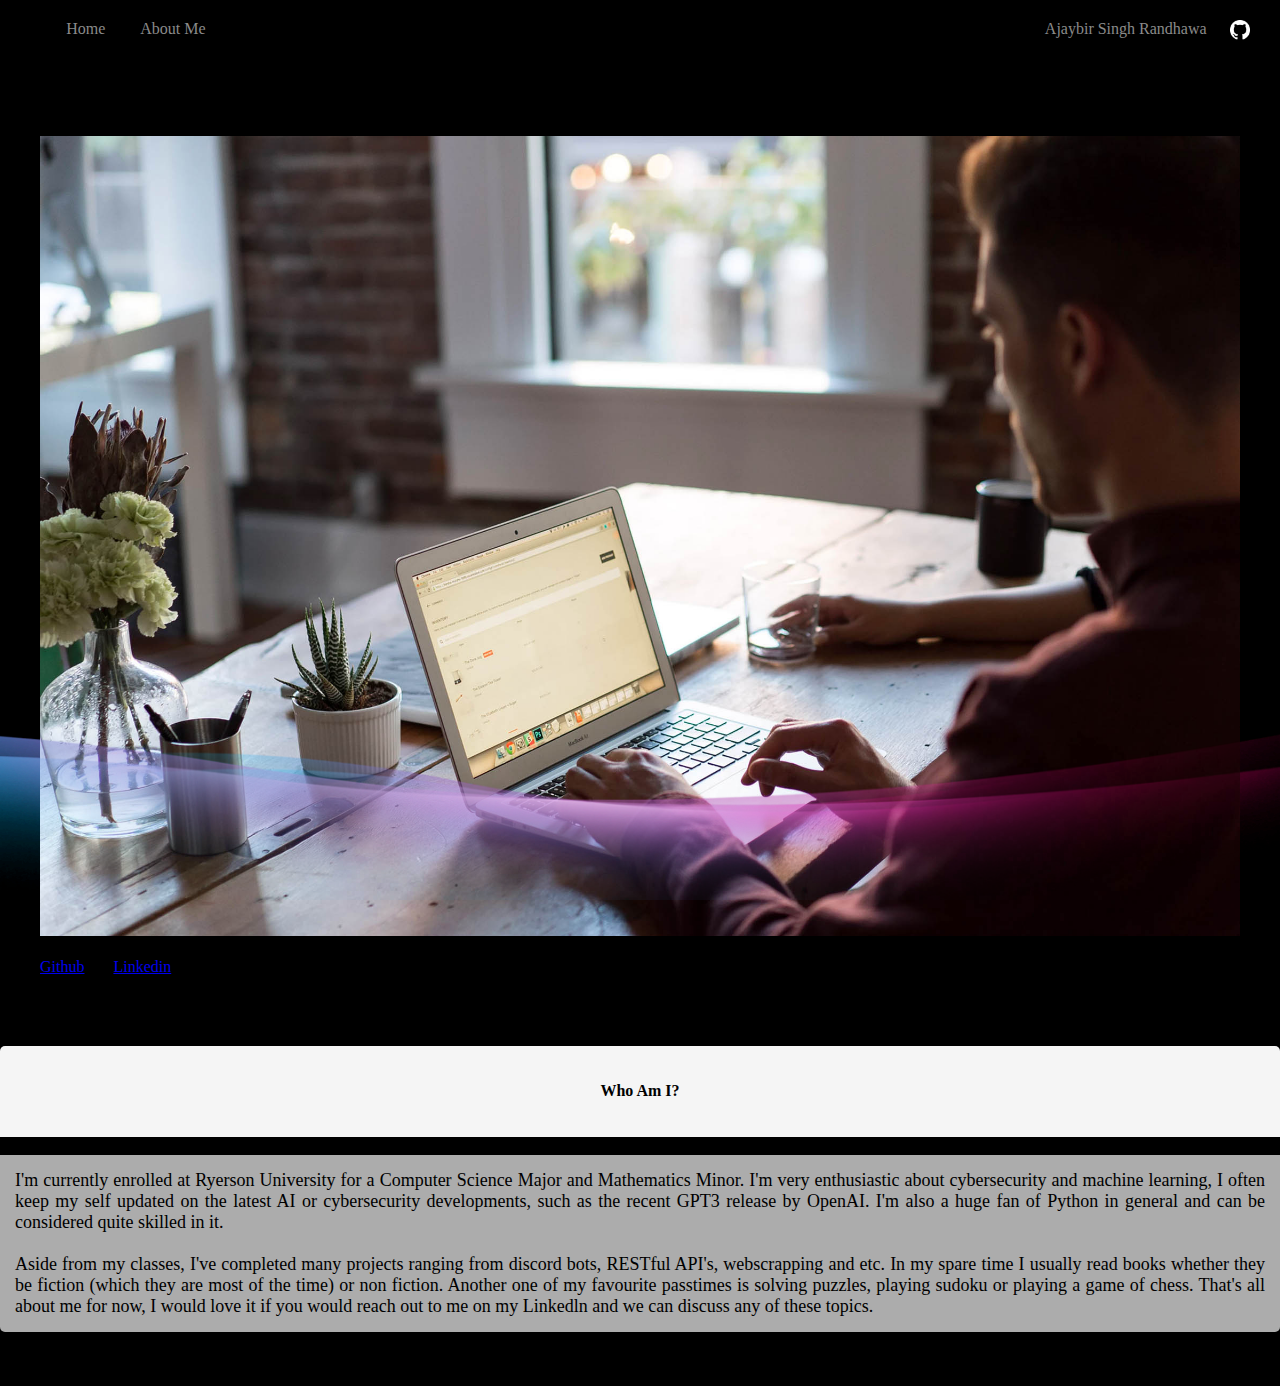
==== about.html @ aca88aa6 "Update about.html" ====
<!DOCTYPE html>
<html>
<head>
    <meta charset = "utf-8" />
    <title>About Me</title>
    <link rel="stylesheet" href="styles.css">
    <link rel="stylesheet" href="https://cdnjs.cloudflare.com/ajax/libs/font-awesome/4.7.0/css/font-awesome.min.css">
    <!-- CSS -->
    <link rel="stylesheet" href="https://cdn.jsdelivr.net/npm/bootstrap@4.5.3/dist/css/bootstrap.min.css" integrity="sha384-TX8t27EcRE3e/ihU7zmQxVncDAy5uIKz4rEkgIXeMed4M0jlfIDPvg6uqKI2xXr2" crossorigin="anonymous">
    <!-- jQuery and JS bundle w/ Popper.js -->
    <script src="https://code.jquery.com/jquery-3.5.1.slim.min.js" integrity="sha384-DfXdz2htPH0lsSSs5nCTpuj/zy4C+OGpamoFVy38MVBnE+IbbVYUew+OrCXaRkfj" crossorigin="anonymous"></script>
    <script src="https://code.jquery.com/jquery-3.3.1.min.js" ></script>
    <script src="https://cdn.jsdelivr.net/npm/bootstrap@4.5.3/dist/js/bootstrap.bundle.min.js" integrity="sha384-ho+j7jyWK8fNQe+A12Hb8AhRq26LrZ/JpcUGGOn+Y7RsweNrtN/tE3MoK7ZeZDyx" crossorigin="anonymous"></script>
</head>
<body class="body">
    <div class="container">
        <div class="navbar-wrapper">
            <div class="left-column">
                <div class="nav-link-wrapper">
                    <a href="index.html">Home</a>
                </div>
                <div class="nav-link-wrapper">
                    <a href="about.html">About Me</a>
                </div>
            </div>
            <div class="right-column">
                <div class="name">
                    <div>Ajaybir Singh Randhawa</div><pre>   </pre>
                    <a href="https://github.com/AjaybirRandhawa"><img src="images/logos/GitHub-Mark-Light-32px.png" height ="20x" width="20px"></a>
                </div>
            </div>
        </div>
    </div>
    <div class="container">
        <div class="row">
            <div class="col-sm-4"><br><br><br>
                <figure class="figure">
                    <img src="images/portfolio4.jpg" class="figure-img img-fluid rounded" alt="My Profile Image"style="width:100%">
                    <figcaption class="figure-caption"><br>
                        <a href="https://github.com/AjaybirRandhawa" class="btn btn-outline-light btn-lg">Github</a>
                        <a href="https://www.linkedin.com/in/ajaybir-randhawa/" class="btn btn-outline-light btn-lg" id="Linkedin">Linkedin</a>
                    </figcaption>
                  </figure>
            </div>
            <div class="col-sm-8"><br><br><br>
                <div id="who-am-I">
                    <h4>Who Am I?</h4>
                </div>
                    <p id="who-am-I-text">I'm currently enrolled at Ryerson University for a Computer Science Major and Mathematics Minor. I'm very 
                    enthusiastic about cybersecurity and machine learning, I often keep my self updated on the latest AI or cybersecurity
                    developments, such as the recent GPT3 release by OpenAI. I'm also a huge fan of Python in general and can be considered
                    quite skilled in it.<br><br> Aside from my classes, I've completed many projects ranging from discord bots, RESTful API's, webscrapping
                    and etc. In my spare time I usually read books whether they be fiction (which they are most of the time) or non fiction. Another
                    one of my favourite passtimes is solving puzzles, playing sudoku or playing a game of chess. That's all about me for now, I would
                    love it if you would reach out to me on my Linkedln and we can discuss any of these topics.</p>
            </div><br><br>
        </div>
    </div>
    <div class="wave wave1"></div>
    <div class="wave wave2"></div>
    <div class="wave"></div>
</body>
</html>
---- styles.css ----
.body{
    margin: 0px;
    padding: 0px;
    width:100%;
    height:100%;
    background-color: black;
}
.Welcome{
    margin:10% auto 0;
    color:#8a8a8a;
    font-size: 45px;
    text-align: center;
}
.text{
    font-family: 'Courgette', cursive;
}
.wave{
    position: absolute;
    bottom: 0;
    left: 0;
    width: 100%;
    height: 20%;
    background:url(./images/Purple-wave.png);
    background-size: 200% 20vh;
}
.wave.wave1{
    animation: animate 30s linear infinite;
    z-index: -1000;
    opacity: 1;
    animation-delay: 0s;
    bottom:0;
}
@keyframes animate{
    0%{
        background-position-x: 0%;
    }
    100%{
        background-position-x: 100%;
    }
}
.wave.wave2{
    animation: animate2 15s linear infinite;
    z-index: -1001;
    opacity: 0.8;
    animation-delay: -5s;
    bottom:0;
}
@keyframes animate2{
    0%{
        background-position-x: 0%;
    }
    100%{
        background-position-x: -100%;
    }
}
/* Nav styles*/
.navbar-wrapper {
    margin-top: 10px;
    width:100%;
    display:flex;
    justify-content: space-between;
    padding-top:10px;
    padding-bottom:5px;
}
.left-column{
    display:flex;
    padding-left: 4%;
}
.name{
    color:#8a8a8a;
    display: flex;
    margin-right:30px;
}
.nav-link-wrapper {
    margin-right: 20px;
    font-size: 1em;
    height: 25px;
    border-bottom: 1px solid transparent; 
    transition: border-bottom 0.5s;
    margin-left:15px;
}
.nav-link-wrapper a{
    color: #8a8a8a;
    text-decoration: none;
    transition: color 0.5s;
}
.nav-link-wrapper :hover {
    border-bottom: 1px solid palevioletred;
    color: palevioletred;  
    text-decoration: none;     
}

#who-am-I{
    background-color:whitesmoke;
    opacity:1;
    text-align: center;
    border-top-left-radius: 5px;
    border-top-right-radius: 5px;
    padding:15px;
}
#who-am-I-text{
    background-color:whitesmoke;
    opacity:0.7;
    border-bottom-left-radius: 5px;
    border-bottom-right-radius: 5px;
    padding:15px;
    text-align: justify;
    font-size: large;
}
.rounded-img{
    border-radius: 5px;
}
#Linkedin{
    margin-left: 25px;
}
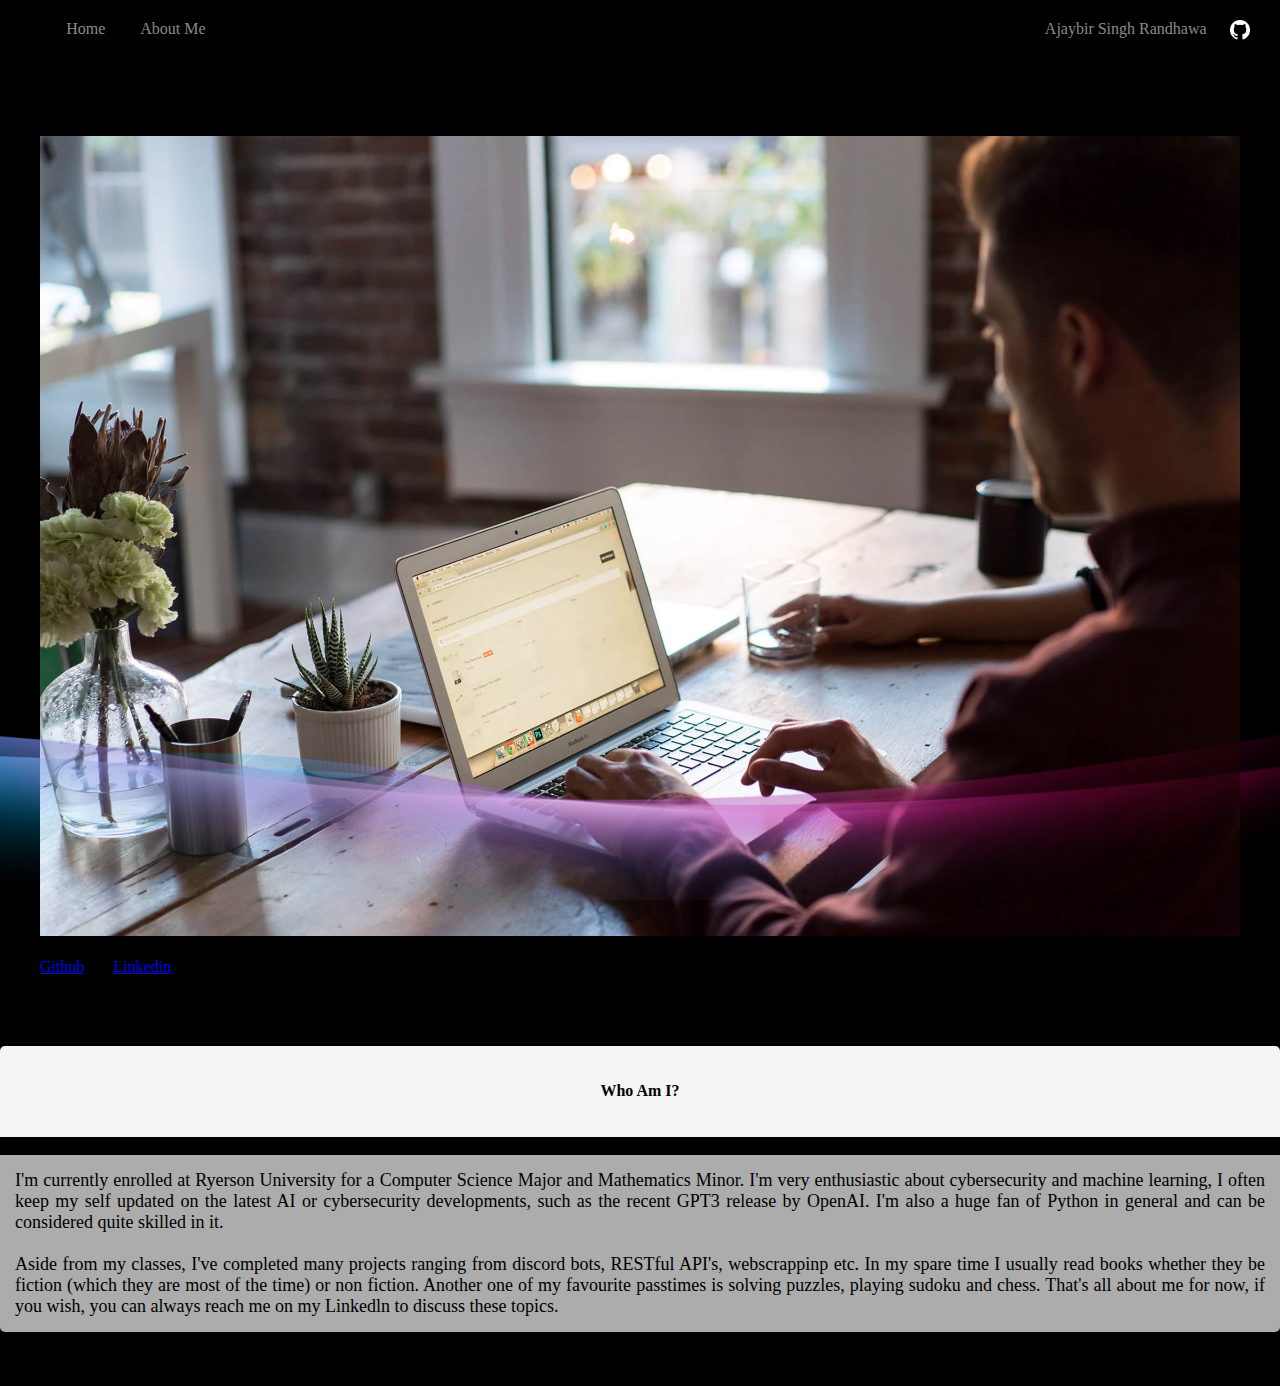
==== commit 94037d4a: "Update about.html" ====
--- a/about.html
+++ b/about.html
@@ -49,10 +49,10 @@
                     <p id="who-am-I-text">I'm currently enrolled at Ryerson University for a Computer Science Major and Mathematics Minor. I'm very 
                     enthusiastic about cybersecurity and machine learning, I often keep my self updated on the latest AI or cybersecurity
                     developments, such as the recent GPT3 release by OpenAI. I'm also a huge fan of Python in general and can be considered
-                    quite skilled in it.<br><br> Aside from my classes, I've completed many projects ranging from discord bots, RESTful API's, webscrapping
-                    and etc. In my spare time I usually read books whether they be fiction (which they are most of the time) or non fiction. Another
-                    one of my favourite passtimes is solving puzzles, playing sudoku or playing a game of chess. That's all about me for now, I would
-                    love it if you would reach out to me on my Linkedln and we can discuss any of these topics.</p>
+                    quite skilled in it.<br><br> Aside from my classes, I've completed many projects ranging from discord bots, RESTful API's, webscrappinp
+                     etc. In my spare time I usually read books whether they be fiction (which they are most of the time) or non fiction. Another
+                    one of my favourite passtimes is solving puzzles, playing sudoku and chess. That's all about me for now, if you wish, you can always reach
+                    me on my Linkedln to discuss these topics.</p>
             </div><br><br>
         </div>
     </div>
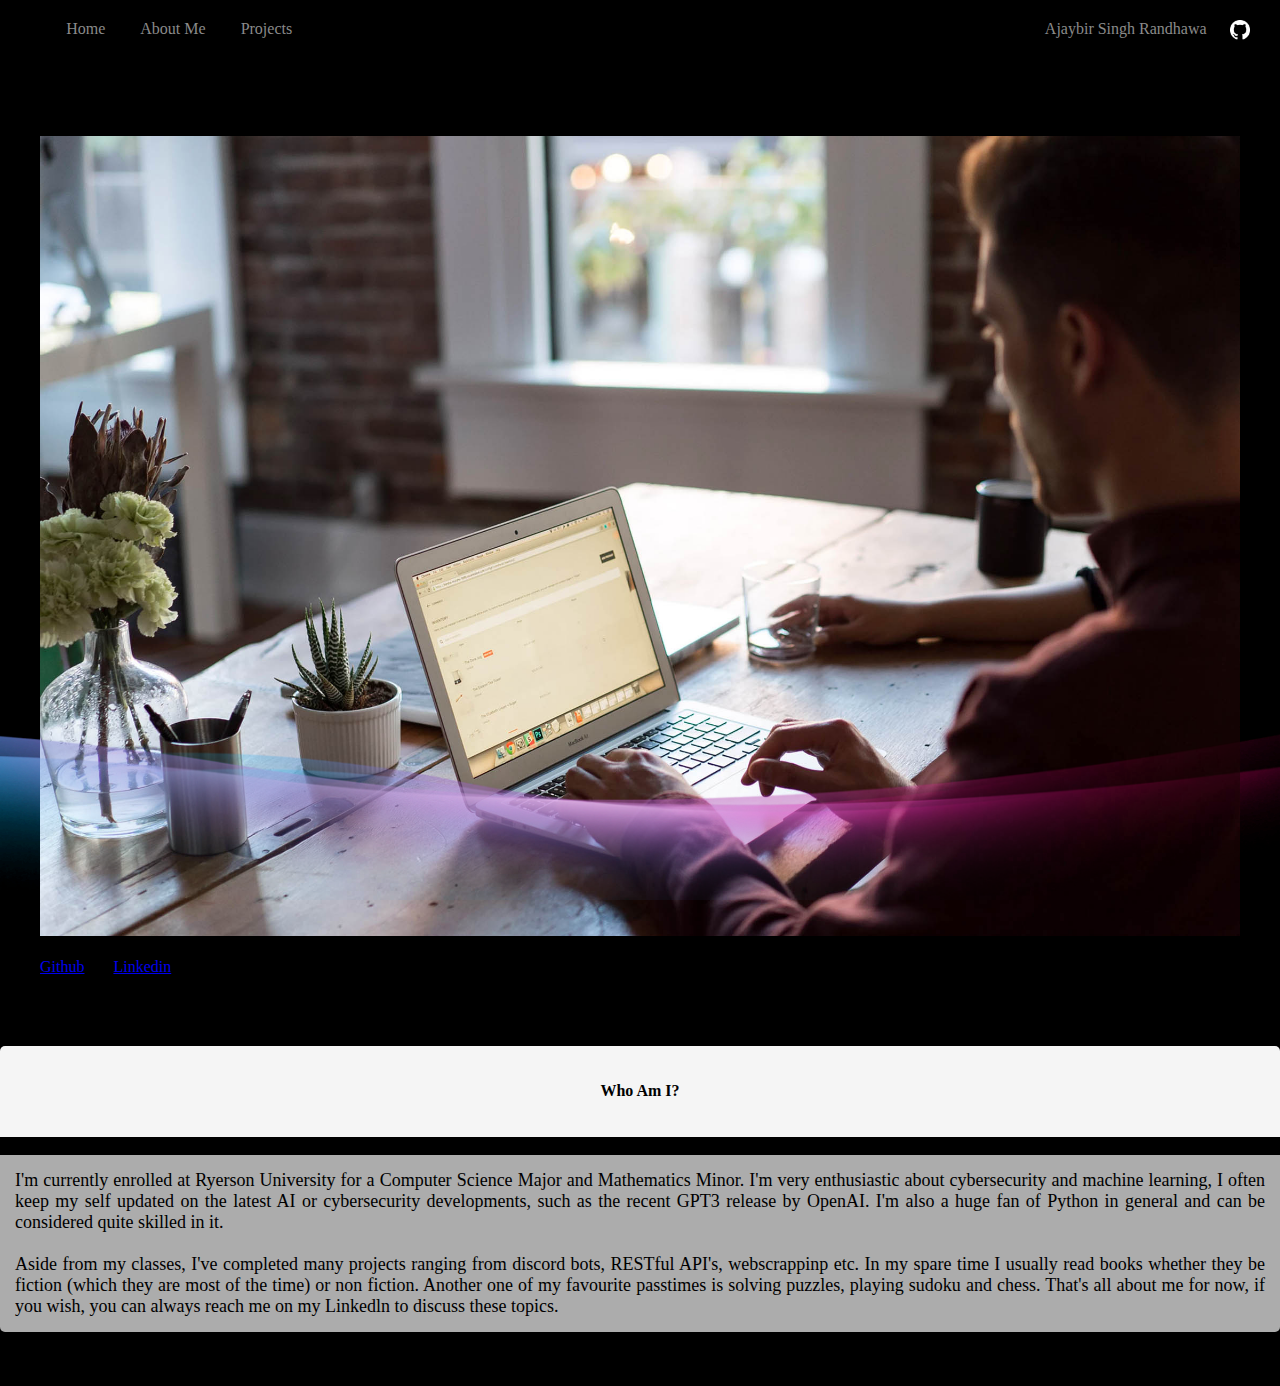
==== commit df5d0040: "Update about.html" ====
--- a/about.html
+++ b/about.html
@@ -21,6 +21,9 @@
                 </div>
                 <div class="nav-link-wrapper">
                     <a href="about.html">About Me</a>
+                </div>
+                <div class="nav-link-wrapper">
+                    <a href="projects.html">Projects</a>
                 </div>
             </div>
             <div class="right-column">
--- a/styles.css
+++ b/styles.css
@@ -13,6 +13,10 @@
 }
 .text{
     font-family: 'Courgette', cursive;
+}
+.card-body{
+    background-color: black;
+    color: white;
 }
 .wave{
     position: absolute;
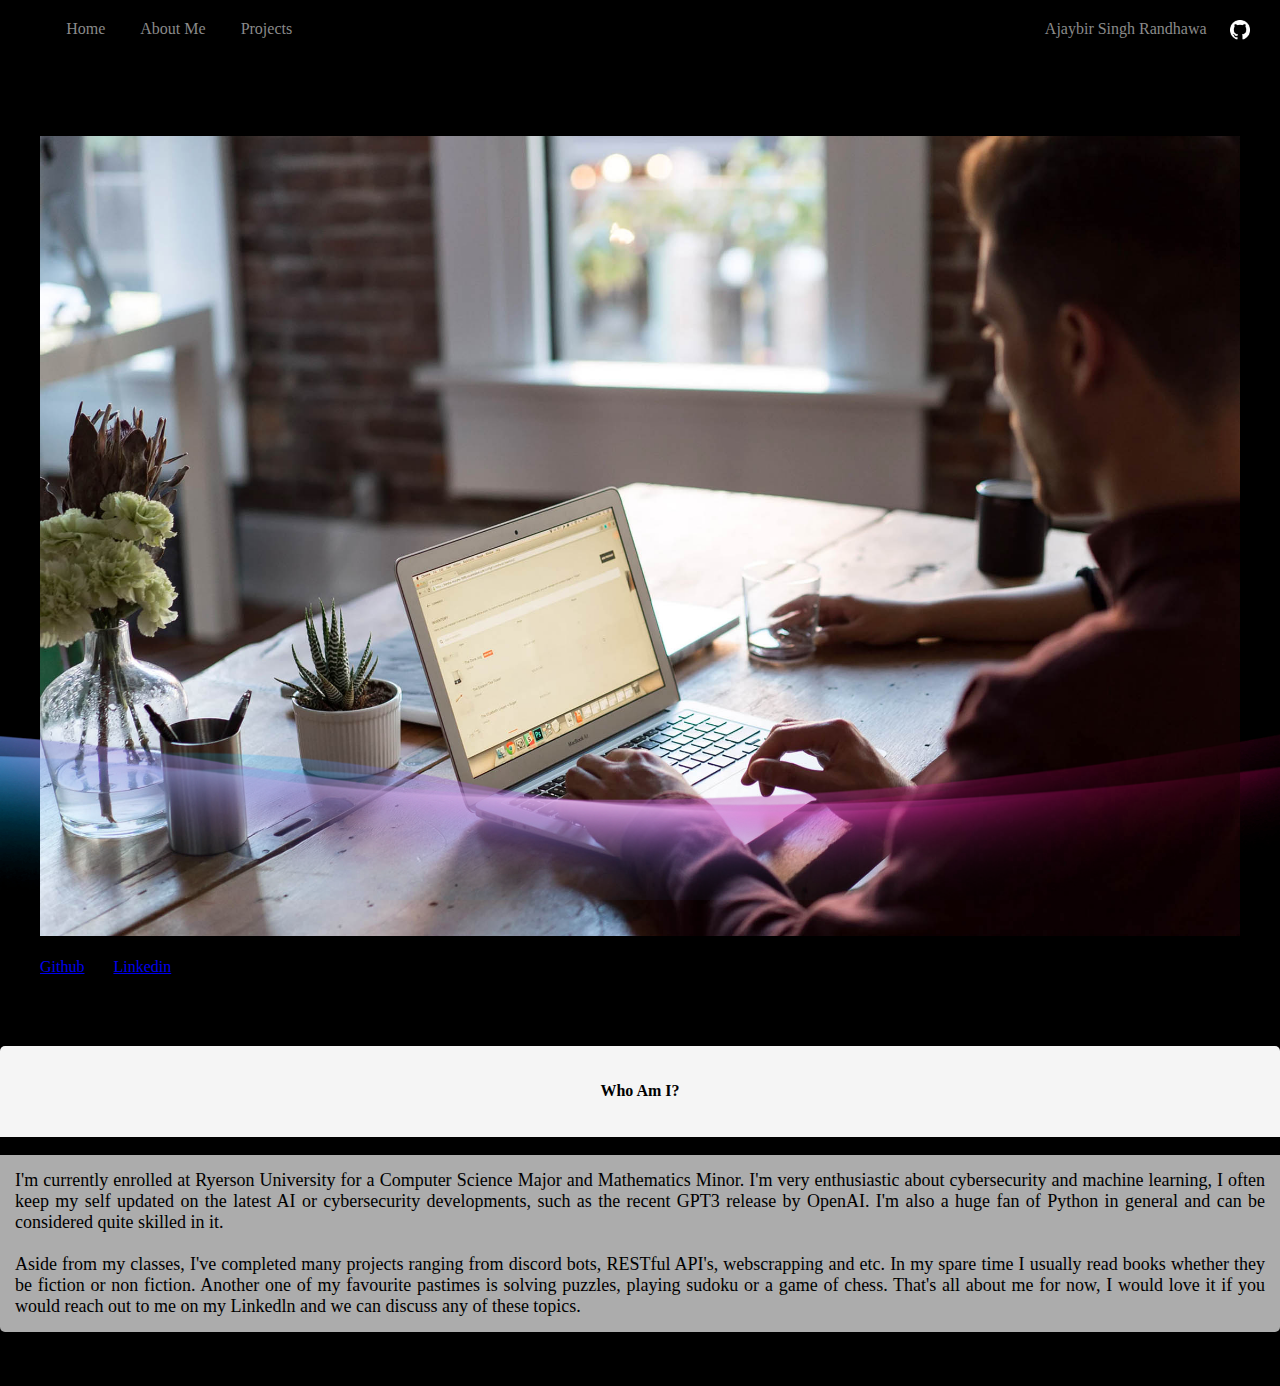
==== commit 790e1af2: "Update about.html" ====
--- a/about.html
+++ b/about.html
@@ -52,10 +52,10 @@
                     <p id="who-am-I-text">I'm currently enrolled at Ryerson University for a Computer Science Major and Mathematics Minor. I'm very 
                     enthusiastic about cybersecurity and machine learning, I often keep my self updated on the latest AI or cybersecurity
                     developments, such as the recent GPT3 release by OpenAI. I'm also a huge fan of Python in general and can be considered
-                    quite skilled in it.<br><br> Aside from my classes, I've completed many projects ranging from discord bots, RESTful API's, webscrappinp
-                     etc. In my spare time I usually read books whether they be fiction (which they are most of the time) or non fiction. Another
-                    one of my favourite passtimes is solving puzzles, playing sudoku and chess. That's all about me for now, if you wish, you can always reach
-                    me on my Linkedln to discuss these topics.</p>
+                    quite skilled in it.<br><br> Aside from my classes, I've completed many projects ranging from discord bots, RESTful API's, webscrapping
+                    and etc. In my spare time I usually read books whether they be fiction or non fiction. Another one of my favourite pastimes is 
+                    solving puzzles, playing sudoku or a game of chess. That's all about me for now, I would love it if you would reach out to 
+                    me on my Linkedln and we can discuss any of these topics.</p>
             </div><br><br>
         </div>
     </div>
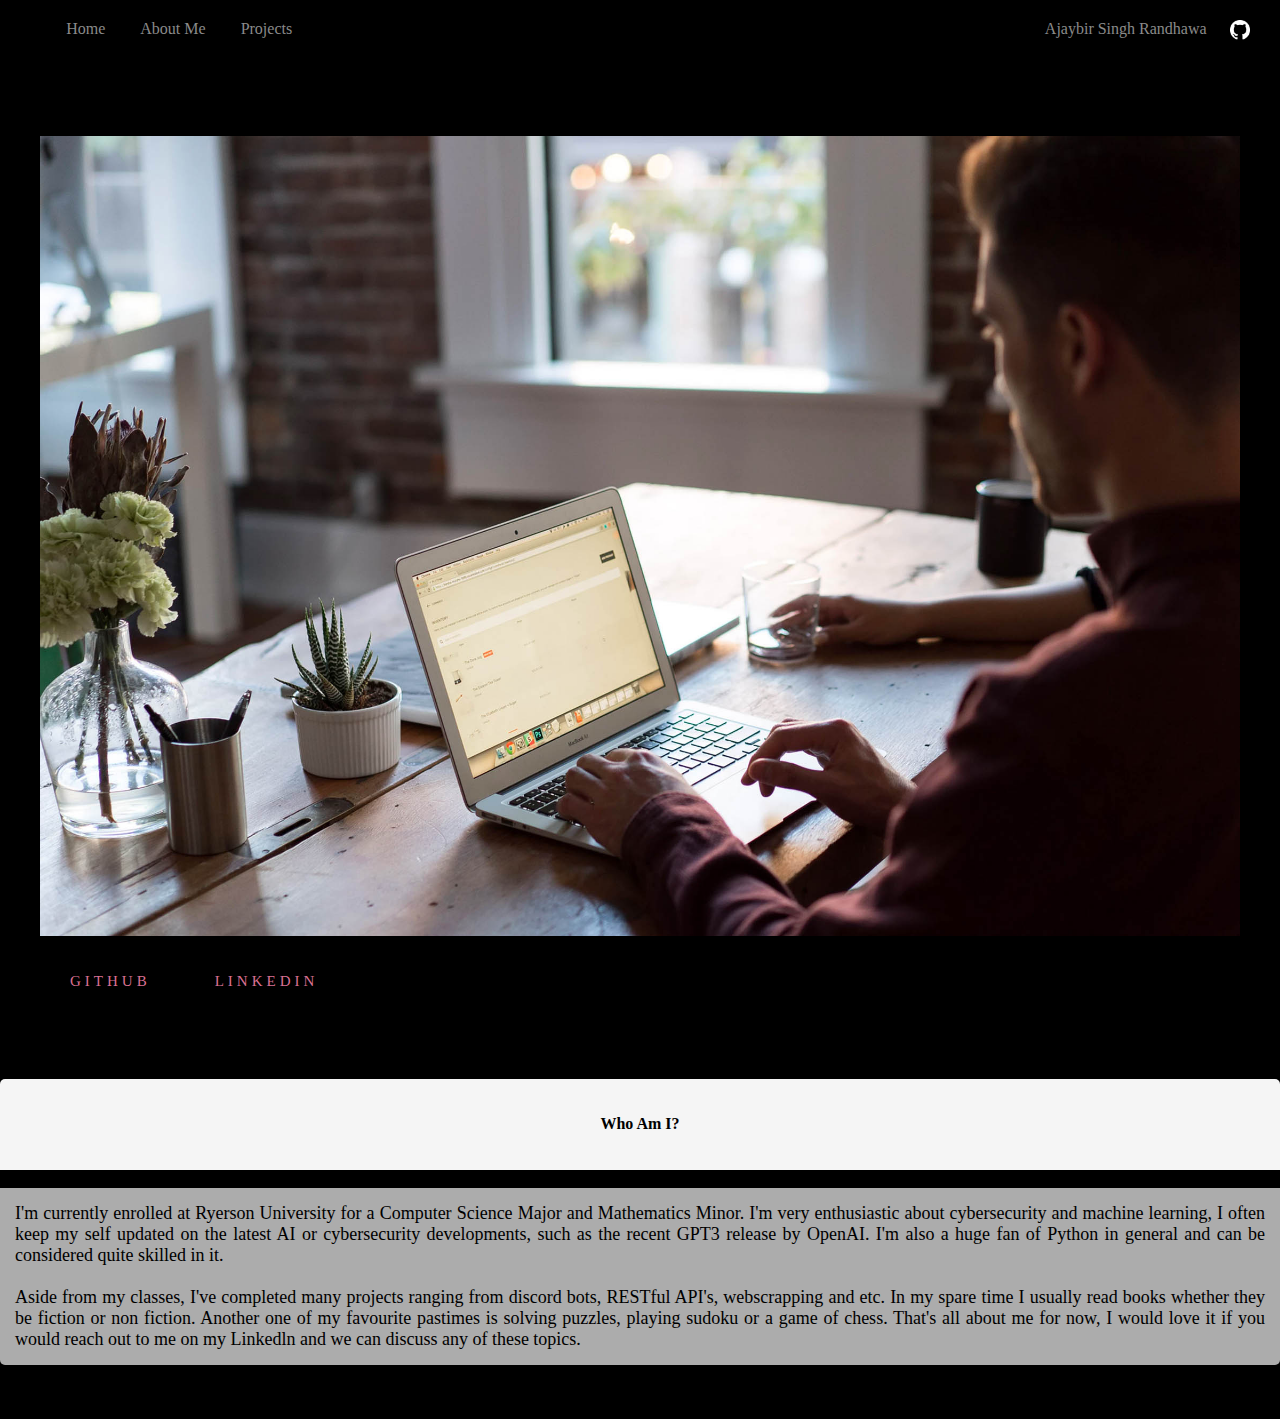
==== commit 2b1fecd0: "Update about.html" ====
--- a/about.html
+++ b/about.html
@@ -1,11 +1,12 @@
 <!DOCTYPE html>
 <html>
 <head>
-    <meta charset = "utf-8" />
+    <meta charset = "utf-8">
+    <meta name="viewport" content="width=device-width, initial-scale=1">
     <title>About Me</title>
-    <link rel="stylesheet" href="styles.css">
     <link rel="stylesheet" href="https://cdnjs.cloudflare.com/ajax/libs/font-awesome/4.7.0/css/font-awesome.min.css">
     <!-- CSS -->
+    <link rel="stylesheet" href="Styles/styles.css">
     <link rel="stylesheet" href="https://cdn.jsdelivr.net/npm/bootstrap@4.5.3/dist/css/bootstrap.min.css" integrity="sha384-TX8t27EcRE3e/ihU7zmQxVncDAy5uIKz4rEkgIXeMed4M0jlfIDPvg6uqKI2xXr2" crossorigin="anonymous">
     <!-- jQuery and JS bundle w/ Popper.js -->
     <script src="https://code.jquery.com/jquery-3.5.1.slim.min.js" integrity="sha384-DfXdz2htPH0lsSSs5nCTpuj/zy4C+OGpamoFVy38MVBnE+IbbVYUew+OrCXaRkfj" crossorigin="anonymous"></script>
@@ -40,8 +41,20 @@
                 <figure class="figure">
                     <img src="images/portfolio4.jpg" class="figure-img img-fluid rounded" alt="My Profile Image"style="width:100%">
                     <figcaption class="figure-caption"><br>
-                        <a href="https://github.com/AjaybirRandhawa" class="btn btn-outline-light btn-lg">Github</a>
-                        <a href="https://www.linkedin.com/in/ajaybir-randhawa/" class="btn btn-outline-light btn-lg" id="Linkedin">Linkedin</a>
+                        <a class = "Buttons" href="https://github.com/AjaybirRandhawa/">
+                            <span></span>
+                            <span></span>
+                            <span></span>
+                            <span></span>
+                            Github
+                        </a>
+                        <a class = "Buttons" href="https://www.linkedin.com/in/ajaybir-randhawa/">
+                            <span></span>
+                            <span></span>
+                            <span></span>
+                            <span></span>
+                            Linkedin
+                        </a>
                     </figcaption>
                   </figure>
             </div>
--- a/Styles/styles.css
+++ b/Styles/styles.css
@@ -0,0 +1,213 @@
+@import url('https://fonts.googleapis.com/css?family=Bad+Script');
+.body{
+    margin: 0px;
+    padding: 0px;
+    width:100%;
+    height:100%;
+    background-color: black;
+}
+.Welcome{
+    width:100%;
+    margin:0;
+    padding:0;
+    display:flex;
+    justify-content: center;
+    align-items:center;
+    font-family: 'Bad Script', cursive;
+    color:aquamarine;
+}
+
+.text{
+    font-family: 'Courgette', cursive;
+}
+.card-body{
+    background-color: black;
+    color: white;
+}
+.wave{
+    position: absolute;
+    bottom: 0;
+    left: 0;
+    width: 100%;
+    height: 20%;
+    background:url(./images/Purple-wave.png);
+    background-size: 200% 20vh;
+    z-index:-1;
+}
+.wave.wave1{
+    animation: animate-Wave1 30s linear infinite;
+    z-index: -2;
+    opacity: 1;
+    animation-delay: 0s;
+    bottom:0;
+}
+@keyframes animate-Wave1{
+    0%{
+        background-position-x: 0%;
+    }
+    100%{
+        background-position-x: 100%;
+    }
+}
+.wave.wave2{
+    animation: animate-Wave2 15s linear infinite;
+    z-index: -3;
+    opacity: 0.8;
+    animation-delay: -5s;
+    bottom:0;
+}
+@keyframes animate-Wave2{
+    0%{
+        background-position-x: 0%;
+    }
+    100%{
+        background-position-x: -100%;
+    }
+}
+/* Nav styles*/
+.navbar-wrapper {
+    margin-top: 10px;
+    width:100%;
+    display:flex;
+    justify-content: space-between;
+    padding-top:10px;
+    padding-bottom:5px;
+}
+.left-column{
+    display:flex;
+    padding-left: 4%;
+}
+.name{
+    color:#8a8a8a;
+    display: flex;
+    margin-right:30px;
+}
+.nav-link-wrapper {
+    margin-right: 20px;
+    font-size: 1em;
+    height: 25px;
+    border-bottom: 1px solid transparent; 
+    transition: border-bottom 0.5s;
+    margin-left:15px;
+}
+.nav-link-wrapper a{
+    color: #8a8a8a;
+    text-decoration: none;
+    transition: color 0.5s;
+}
+.nav-link-wrapper :hover {
+    border-bottom: 1px solid palevioletred;
+    color: palevioletred;  
+    text-decoration: none;     
+}
+/**About Me Page**/
+#who-am-I{
+    background-color:whitesmoke;
+    opacity:1;
+    text-align: center;
+    border-top-left-radius: 5px;
+    border-top-right-radius: 5px;
+    padding:15px;
+}
+#who-am-I-text{
+    background-color:whitesmoke;
+    opacity:0.7;
+    border-bottom-left-radius: 5px;
+    border-bottom-right-radius: 5px;
+    padding:15px;
+    text-align: justify;
+    font-size: large;
+}
+.rounded-img{
+    border-radius: 5px;
+}
+/**Buttons on About Me and Projects**/
+.Buttons{
+    position:relative;
+    display:inline-block;
+    padding:15px 30px;
+    color: palevioletred;
+    text-transform: uppercase;
+    letter-spacing: 4px;
+    text-decoration: none;
+    overflow: hidden;
+    font-size: 15px;
+    transition:0.2s;
+}
+.Buttons:hover{
+    color: palevioletred;
+    background:rgb(40, 99, 109);
+    box-shadow: 0 0 10px palevioletred, 0 0 40px palevioletred, 0 0 80px palevioletred;
+    transition-delay: 0.2s;
+}
+.Buttons span{
+    position:absolute;
+    display:block;
+}
+.Buttons span:nth-child(1){
+    top:0;
+    left:-100%;
+    width:100%;
+    height:2px;
+    background:linear-gradient(90deg, transparent, palevioletred);
+    animation: animate-Button1 1s linear infinite;
+}
+@keyframes animate-Button1{
+    0%{
+        left:-100%;
+    }
+    50%,100%{
+        left:100%;
+    }
+}
+.Buttons span:nth-child(2){
+    top:-100%;
+    right:0;
+    width:2px;
+    height:100%;
+    background:linear-gradient(180deg, transparent, palevioletred);
+    animation: animate-Button2 1s linear infinite;
+    animation-delay: 0.25s;
+}
+@keyframes animate-Button2{
+    0%{
+        top:-100%;
+    }
+    50%,100%{
+        top:100%;
+    }
+}
+.Buttons span:nth-child(3){
+    bottom:0;
+    right:-100%;
+    width:100%;
+    height:2px;
+    background:linear-gradient(270deg, transparent, palevioletred);
+    animation: animate-Button3 1s linear infinite;
+    animation-delay: 0.5s;
+}
+@keyframes animate-Button3{
+    0%{
+        right:-100%;
+    }
+    50%,100%{
+        right:100%;
+    }
+}
+.Buttons span:nth-child(4){
+    bottom:-100%;
+    left:0;
+    width:2px;
+    height:100%;
+    background:linear-gradient(360deg, transparent, palevioletred);
+    animation: animate-Button4 1s linear infinite;
+    animation-delay:0.75s;
+}
+@keyframes animate-Button4{
+    0%{
+        bottom:-100%;
+    }
+    50%,100%{
+        bottom:100%;
+    }
+}
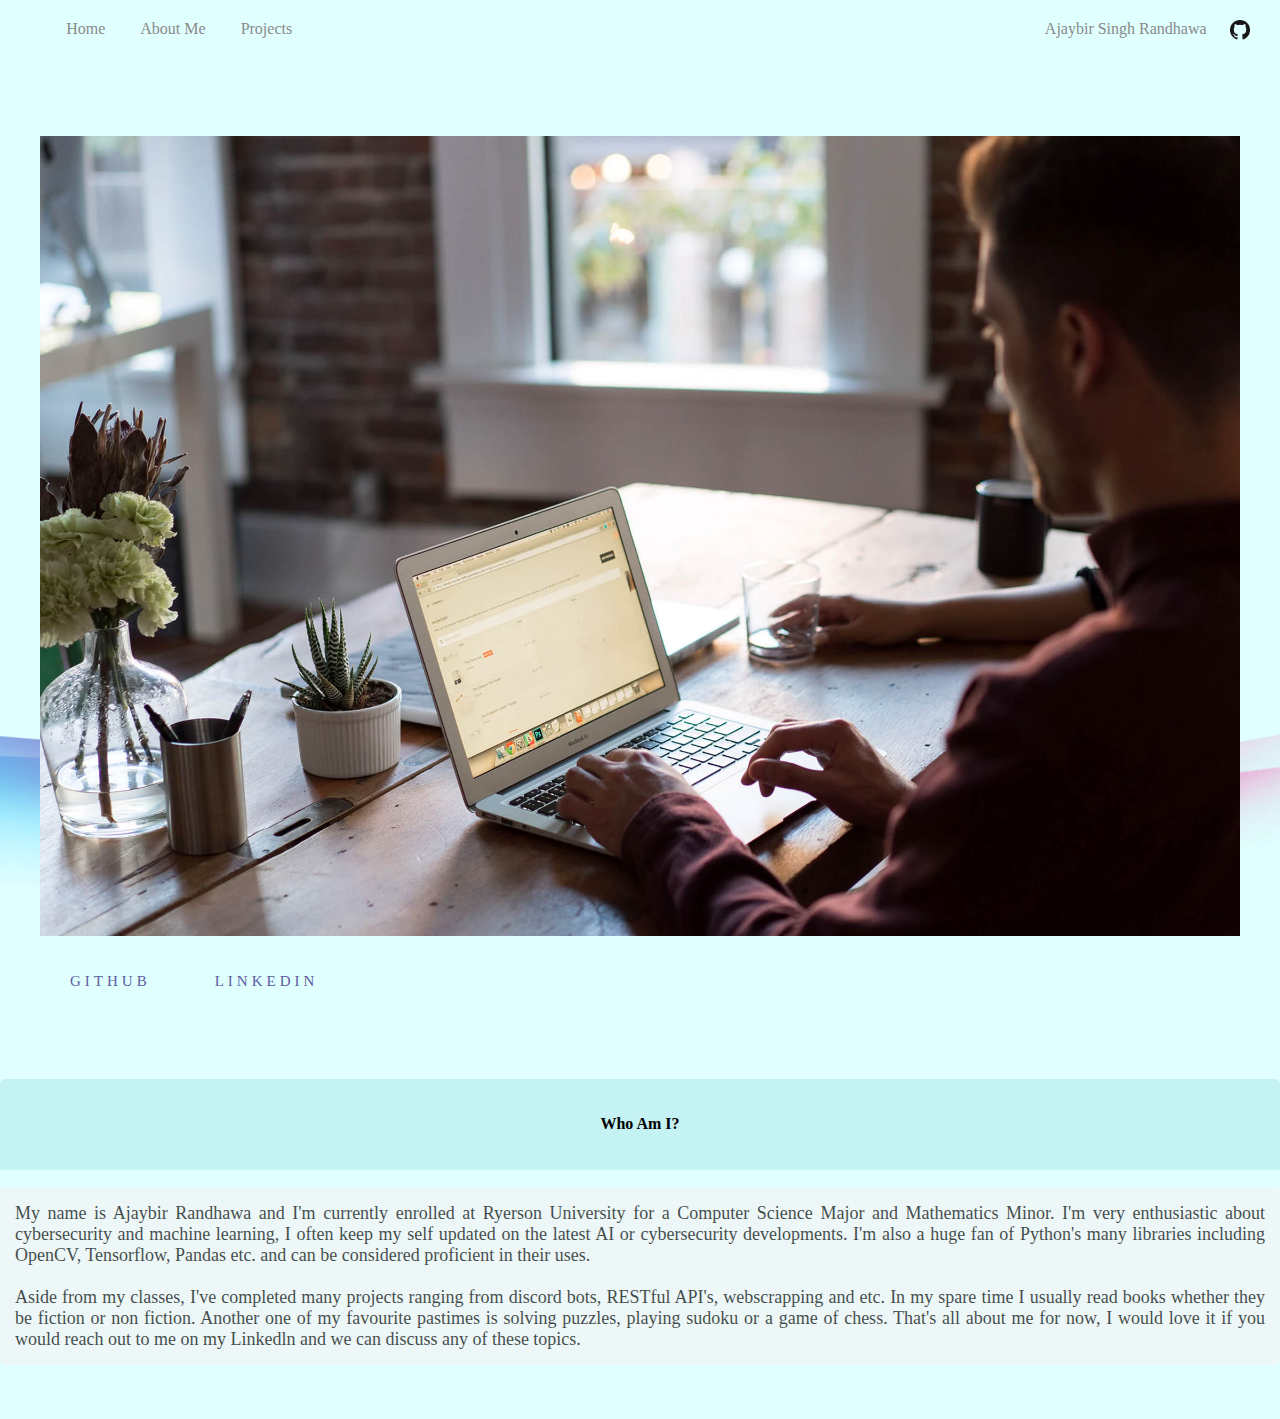
==== commit 42eb03a8: "Update about.html" ====
--- a/about.html
+++ b/about.html
@@ -1,9 +1,10 @@
 <!DOCTYPE html>
 <html>
 <head>
-    <meta charset = "utf-8">
+    <meta charset = "utf-8" />
     <meta name="viewport" content="width=device-width, initial-scale=1">
     <title>About Me</title>
+    <link rel="icon" href="images/logos/favicon-32x32.png">
     <link rel="stylesheet" href="https://cdnjs.cloudflare.com/ajax/libs/font-awesome/4.7.0/css/font-awesome.min.css">
     <!-- CSS -->
     <link rel="stylesheet" href="Styles/styles.css">
@@ -30,7 +31,7 @@
             <div class="right-column">
                 <div class="name">
                     <div>Ajaybir Singh Randhawa</div><pre>   </pre>
-                    <a href="https://github.com/AjaybirRandhawa"><img src="images/logos/GitHub-Mark-Light-32px.png" height ="20x" width="20px"></a>
+                    <a href="https://github.com/AjaybirRandhawa"><img src="images/logos/GitHub-Mark-32px.png" height ="20x" width="20px"></a>
                 </div>
             </div>
         </div>
@@ -62,10 +63,10 @@
                 <div id="who-am-I">
                     <h4>Who Am I?</h4>
                 </div>
-                    <p id="who-am-I-text">I'm currently enrolled at Ryerson University for a Computer Science Major and Mathematics Minor. I'm very 
+                    <p id="who-am-I-text">My name is Ajaybir Randhawa and I'm currently enrolled at Ryerson University for a Computer Science Major and Mathematics Minor. I'm very 
                     enthusiastic about cybersecurity and machine learning, I often keep my self updated on the latest AI or cybersecurity
-                    developments, such as the recent GPT3 release by OpenAI. I'm also a huge fan of Python in general and can be considered
-                    quite skilled in it.<br><br> Aside from my classes, I've completed many projects ranging from discord bots, RESTful API's, webscrapping
+                    developments. I'm also a huge fan of Python's many libraries including OpenCV, Tensorflow, Pandas etc. and can be considered
+                    proficient in their uses.<br><br> Aside from my classes, I've completed many projects ranging from discord bots, RESTful API's, webscrapping
                     and etc. In my spare time I usually read books whether they be fiction or non fiction. Another one of my favourite pastimes is 
                     solving puzzles, playing sudoku or a game of chess. That's all about me for now, I would love it if you would reach out to 
                     me on my Linkedln and we can discuss any of these topics.</p>
--- a/Styles/styles.css
+++ b/Styles/styles.css
@@ -1,10 +1,10 @@
-@import url('https://fonts.googleapis.com/css?family=Bad+Script');
+@import url('https://fonts.googleapis.com/css2?family=Bilbo');
 .body{
     margin: 0px;
     padding: 0px;
     width:100%;
     height:100%;
-    background-color: black;
+    background-color: lightcyan;
 }
 .Welcome{
     width:100%;
@@ -13,8 +13,8 @@
     display:flex;
     justify-content: center;
     align-items:center;
-    font-family: 'Bad Script', cursive;
-    color:aquamarine;
+    font-family: 'Bilbo';
+    color:rgb(112, 174, 216);
 }
 
 .text{
@@ -26,11 +26,11 @@
 }
 .wave{
     position: absolute;
-    bottom: 0;
+    bottom: 0%;
     left: 0;
     width: 100%;
     height: 20%;
-    background:url(./images/Purple-wave.png);
+    background:url(../images/Purple-wave.png);
     background-size: 200% 20vh;
     z-index:-1;
 }
@@ -72,6 +72,7 @@
     justify-content: space-between;
     padding-top:10px;
     padding-bottom:5px;
+    font-family: 'sans-serif';
 }
 .left-column{
     display:flex;
@@ -96,15 +97,16 @@
     transition: color 0.5s;
 }
 .nav-link-wrapper :hover {
-    border-bottom: 1px solid palevioletred;
-    color: palevioletred;  
+    border-bottom: 1px solid rgb(170, 52, 164);
+    color: rgb(170, 52, 164);  
     text-decoration: none;     
 }
 /**About Me Page**/
 #who-am-I{
-    background-color:whitesmoke;
+    background-color:rgba(169, 228, 228, 0.493);
     opacity:1;
     text-align: center;
+    font-family:'Courgette';
     border-top-left-radius: 5px;
     border-top-right-radius: 5px;
     padding:15px;
@@ -126,7 +128,7 @@
     position:relative;
     display:inline-block;
     padding:15px 30px;
-    color: palevioletred;
+    color: rgb(93, 92, 160);
     text-transform: uppercase;
     letter-spacing: 4px;
     text-decoration: none;
@@ -135,9 +137,9 @@
     transition:0.2s;
 }
 .Buttons:hover{
-    color: palevioletred;
+    color: rgb(127, 203, 247);
     background:rgb(40, 99, 109);
-    box-shadow: 0 0 10px palevioletred, 0 0 40px palevioletred, 0 0 80px palevioletred;
+    box-shadow: 0 0 10px rgb(112, 174, 216), 0 0 40px rgb(112, 174, 216), 0 0 80px rgb(112, 174, 216);
     transition-delay: 0.2s;
 }
 .Buttons span{
@@ -149,7 +151,7 @@
     left:-100%;
     width:100%;
     height:2px;
-    background:linear-gradient(90deg, transparent, palevioletred);
+    background:linear-gradient(90deg, transparent, rgb(112, 174, 216));
     animation: animate-Button1 1s linear infinite;
 }
 @keyframes animate-Button1{
@@ -165,7 +167,7 @@
     right:0;
     width:2px;
     height:100%;
-    background:linear-gradient(180deg, transparent, palevioletred);
+    background:linear-gradient(180deg, transparent, rgb(112, 174, 216));
     animation: animate-Button2 1s linear infinite;
     animation-delay: 0.25s;
 }
@@ -182,7 +184,7 @@
     right:-100%;
     width:100%;
     height:2px;
-    background:linear-gradient(270deg, transparent, palevioletred);
+    background:linear-gradient(270deg, transparent, rgb(112, 174, 216));
     animation: animate-Button3 1s linear infinite;
     animation-delay: 0.5s;
 }
@@ -199,7 +201,7 @@
     left:0;
     width:2px;
     height:100%;
-    background:linear-gradient(360deg, transparent, palevioletred);
+    background:linear-gradient(360deg, transparent, rgb(112, 174, 216));
     animation: animate-Button4 1s linear infinite;
     animation-delay:0.75s;
 }
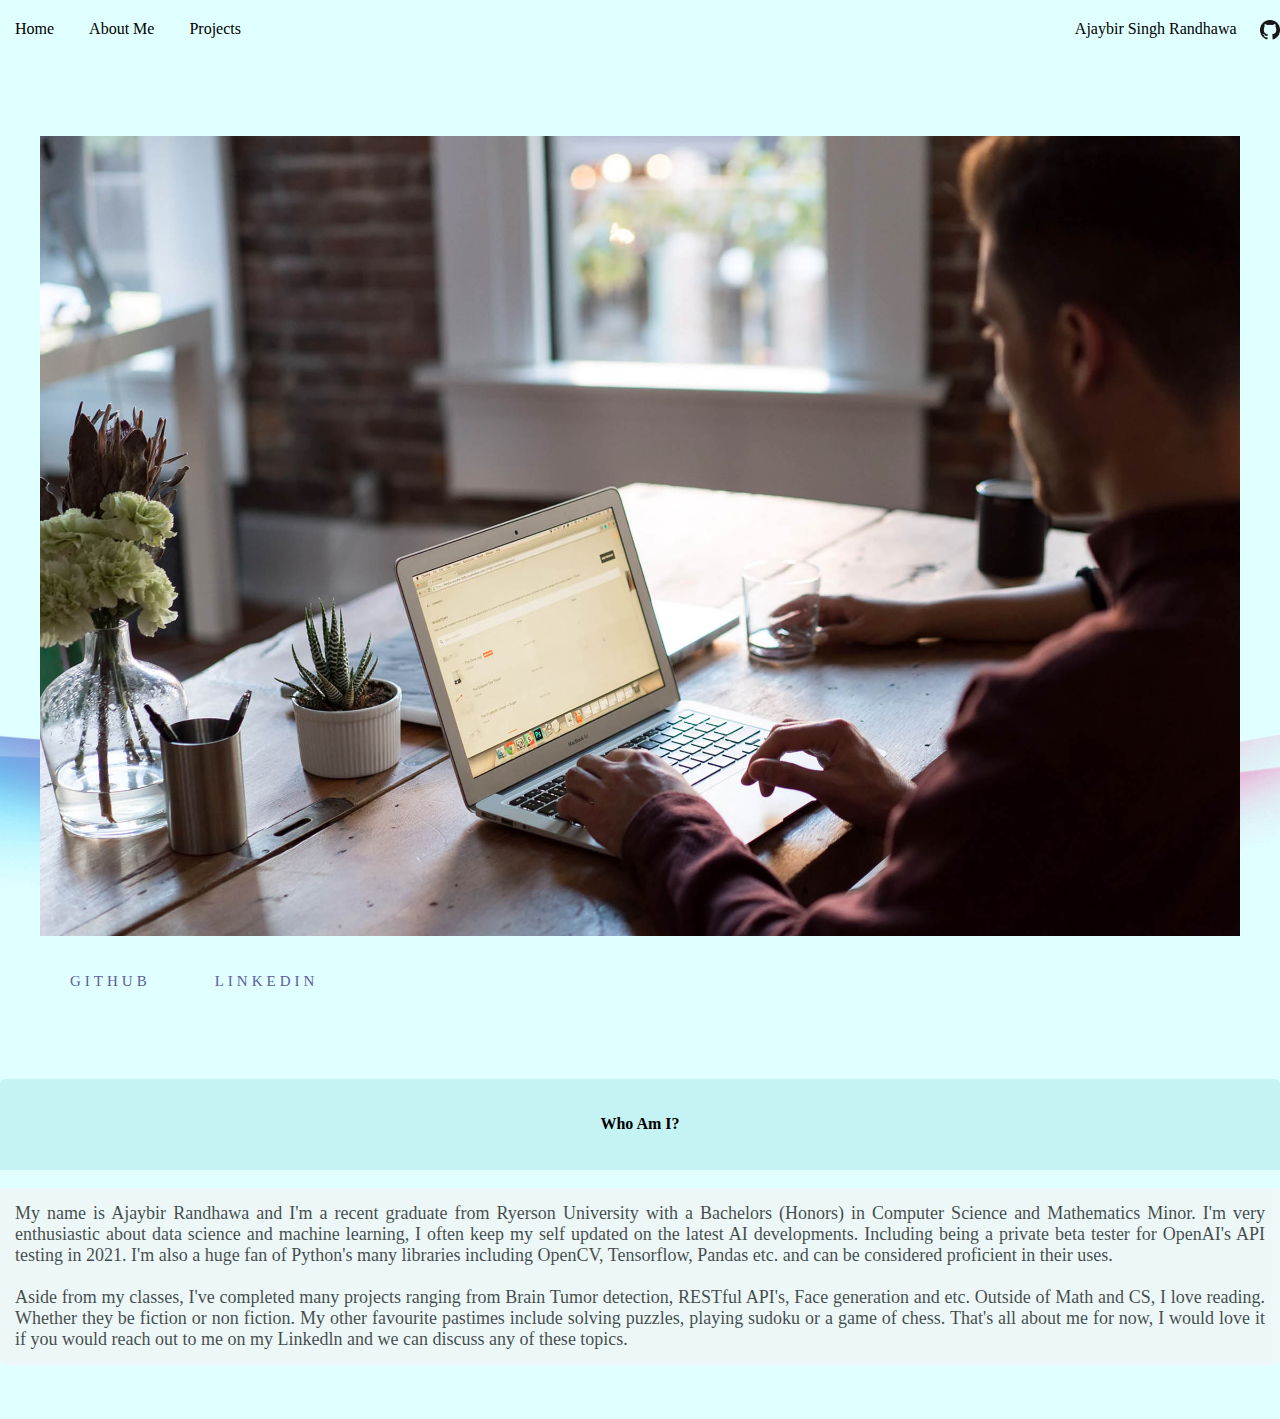
==== commit b11477bb: "Update about.html" ====
--- a/about.html
+++ b/about.html
@@ -63,11 +63,12 @@
                 <div id="who-am-I">
                     <h4>Who Am I?</h4>
                 </div>
-                    <p id="who-am-I-text">My name is Ajaybir Randhawa and I'm currently enrolled at Ryerson University for a Computer Science Major and Mathematics Minor. I'm very 
-                    enthusiastic about cybersecurity and machine learning, I often keep my self updated on the latest AI or cybersecurity
-                    developments. I'm also a huge fan of Python's many libraries including OpenCV, Tensorflow, Pandas etc. and can be considered
-                    proficient in their uses.<br><br> Aside from my classes, I've completed many projects ranging from discord bots, RESTful API's, webscrapping
-                    and etc. In my spare time I usually read books whether they be fiction or non fiction. Another one of my favourite pastimes is 
+                    <p id="who-am-I-text">My name is Ajaybir Randhawa and I'm a recent graduate from Ryerson University with a Bachelors (Honors) 
+                    in Computer Science  and Mathematics Minor. I'm very enthusiastic about data science and machine learning, I often keep my self 
+                    updated on the latest AI developments. Including being a private beta tester for OpenAI's API testing in 2021. I'm also a huge 
+                    fan of Python's many libraries including OpenCV, Tensorflow, Pandas etc. and can be considered proficient in their uses.
+                    <br><br> Aside from my classes, I've completed many projects ranging from Brain Tumor detection, RESTful API's, Face generation
+                    and etc. Outside of Math and CS, I love reading. Whether they be fiction or non fiction. My other favourite pastimes include 
                     solving puzzles, playing sudoku or a game of chess. That's all about me for now, I would love it if you would reach out to 
                     me on my Linkedln and we can discuss any of these topics.</p>
             </div><br><br>
--- a/Styles/styles.css
+++ b/Styles/styles.css
@@ -76,12 +76,10 @@
 }
 .left-column{
     display:flex;
-    padding-left: 4%;
 }
 .name{
-    color:#8a8a8a;
+    color:black;
     display: flex;
-    margin-right:30px;
 }
 .nav-link-wrapper {
     margin-right: 20px;
@@ -92,7 +90,7 @@
     margin-left:15px;
 }
 .nav-link-wrapper a{
-    color: #8a8a8a;
+    color: black;
     text-decoration: none;
     transition: color 0.5s;
 }
